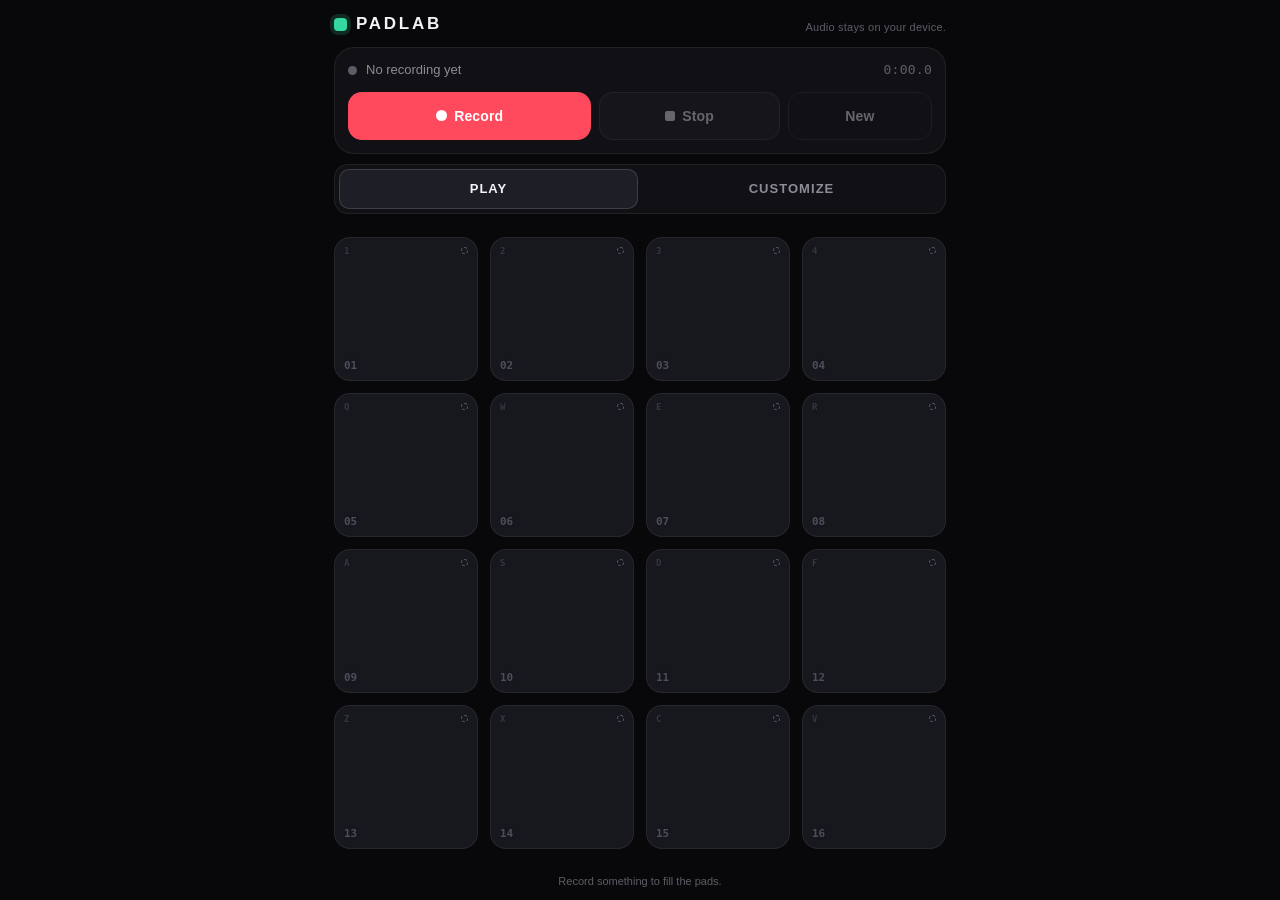
==== index.html @ 63b710d1 "Add PADLAB: static 16-pad microphone sampler web app A complete, dependency-free mobile web app that" ====
<!doctype html>
<html lang="en">
<head>
<meta charset="utf-8">
<meta name="viewport" content="width=device-width, initial-scale=1, viewport-fit=cover">
<meta name="theme-color" content="#08080a">
<meta name="color-scheme" content="dark">
<meta name="description" content="PADLAB — a 16-pad mic sampler. Record, slice, play. Audio stays on your device.">
<meta name="apple-mobile-web-app-capable" content="yes">
<meta name="mobile-web-app-capable" content="yes">
<meta name="apple-mobile-web-app-status-bar-style" content="black-translucent">
<meta name="apple-mobile-web-app-title" content="PADLAB">
<meta name="format-detection" content="telephone=no">
<title>PADLAB — Mic Sampler</title>
<link rel="icon" href="assets/icon.svg" type="image/svg+xml">
<link rel="apple-touch-icon" href="assets/apple-touch-icon.png">
<link rel="manifest" href="manifest.webmanifest">
<link rel="stylesheet" href="css/style.css">
</head>
<body>

<div class="app" id="app">

  <header class="app-header">
    <div class="brand">
      <span class="brand-mark" aria-hidden="true"></span>
      <h1 class="brand-name">PADLAB</h1>
    </div>
    <p class="privacy">Audio stays on your device.</p>
  </header>

  <div class="banner" id="secureBanner" role="alert" hidden>
    <strong>Microphone needs HTTPS.</strong>
    <span>Open this page over a secure <code>https://</code> address to record.</span>
  </div>

  <!-- ── Recording ─────────────────────────────────────────── -->
  <section class="card rec-card" aria-labelledby="recHeading">
    <h2 class="sr-only" id="recHeading">Recording</h2>

    <div class="rec-status">
      <span class="rec-dot" id="recDot" data-state="idle" aria-hidden="true"></span>
      <span class="rec-label" id="statusText" role="status" aria-live="polite">No recording yet</span>
      <span class="rec-time mono" id="recTime" aria-hidden="true">0:00.0</span>
    </div>

    <div class="rec-actions">
      <button type="button" class="btn btn-rec" id="btnRecord" aria-label="Start recording">
        <span class="btn-glyph glyph-rec" aria-hidden="true"></span>
        <span>Record</span>
      </button>
      <button type="button" class="btn btn-stop" id="btnStop" disabled aria-label="Stop recording">
        <span class="btn-glyph glyph-stop" aria-hidden="true"></span>
        <span>Stop</span>
      </button>
      <button type="button" class="btn btn-ghost" id="btnNew" disabled aria-label="Discard recording and clear all pads">
        <span>New</span>
      </button>
    </div>
  </section>

  <!-- ── Mode switch ───────────────────────────────────────── -->
  <div class="mode-switch" role="tablist" aria-label="Mode">
    <button type="button" class="mode-btn is-active" id="modePlay" role="tab"
            aria-selected="true" aria-controls="padGrid">Play</button>
    <button type="button" class="mode-btn" id="modeCustomize" role="tab"
            aria-selected="false" aria-controls="padGrid">Customize</button>
  </div>

  <!-- ── Waveform / sample editor ──────────────────────────── -->
  <section class="card editor" id="editor" data-mode="play" hidden aria-labelledby="editorHeading">
    <h2 class="sr-only" id="editorHeading">Sample editor</h2>

    <div class="editor-head">
      <span class="editor-pad" id="editorPadLabel">Recording</span>
      <span class="editor-range mono" id="editorRange">0:00.00 &rarr; 0:00.00</span>
    </div>

    <div class="wave-wrap" id="waveWrap">
      <canvas class="wave-canvas" id="waveBase" aria-hidden="true"></canvas>
      <div class="sel" id="selWindow" role="slider" tabindex="0"
           aria-label="Sample selection start"
           aria-valuemin="0" aria-valuemax="0" aria-valuenow="0" aria-valuetext="0 seconds">
        <div class="sel-clip"><canvas class="wave-canvas" id="waveSel" aria-hidden="true"></canvas></div>
        <span class="sel-tag" aria-hidden="true">SAMPLE</span>
      </div>
      <p class="wave-empty" id="waveEmpty">Record something to see the waveform.</p>
    </div>

    <div class="editor-controls" id="editorControls">
      <label class="field" for="lenSelect">
        <span class="field-label">Length</span>
        <select id="lenSelect" class="select">
          <option value="0.1">0.1 s</option>
          <option value="0.2">0.2 s</option>
          <option value="0.5" selected>0.5 s</option>
          <option value="1">1 s</option>
          <option value="2">2 s</option>
          <option value="3">3 s</option>
          <option value="4">4 s</option>
          <option value="5">5 s</option>
        </select>
      </label>
      <button type="button" class="btn btn-ghost btn-sm" id="btnPreview" aria-label="Preview selected sample">
        <span class="btn-glyph glyph-play" aria-hidden="true"></span><span>Preview</span>
      </button>
      <button type="button" class="btn btn-primary btn-sm" id="btnSave">Save to pad</button>
    </div>

    <div class="editor-foot">
      <p class="hint" id="editorHint">Drag the highlighted window across the waveform.</p>
      <button type="button" class="link-btn" id="btnClearPad" hidden>Clear pad</button>
    </div>
  </section>

  <!-- ── Launchpad ─────────────────────────────────────────── -->
  <section class="pad-section" aria-labelledby="padHeading">
    <h2 class="sr-only" id="padHeading">Launchpad</h2>
    <div class="pad-grid" id="padGrid" role="group" aria-label="16 sample pads"></div>
  </section>

  <footer class="app-foot">
    <span id="footHint">Tap a pad to play.</span>
  </footer>
</div>

<!-- ── Confirm dialog ──────────────────────────────────────── -->
<div class="modal" id="modal" hidden>
  <div class="modal-backdrop" id="modalBackdrop"></div>
  <div class="modal-card" role="alertdialog" aria-modal="true" aria-labelledby="modalTitle" aria-describedby="modalBody">
    <h3 class="modal-title" id="modalTitle">Start over?</h3>
    <p class="modal-body" id="modalBody">This clears the recording and empties all 16 pads.</p>
    <div class="modal-actions">
      <button type="button" class="btn btn-ghost btn-sm" id="modalCancel">Cancel</button>
      <button type="button" class="btn btn-danger btn-sm" id="modalConfirm">Clear all</button>
    </div>
  </div>
</div>

<script src="js/audio-engine.js" defer></script>
<script src="js/recorder.js" defer></script>
<script src="js/waveform.js" defer></script>
<script src="js/storage.js" defer></script>
<script src="js/ui.js" defer></script>
<script src="js/pads.js" defer></script>
<script src="js/editor.js" defer></script>
<script src="js/app.js" defer></script>
</body>
</html>
---- css/style.css ----
/* ============================================================
   PADLAB — 16 pad mic sampler
   Dark, mobile-first, no external assets.
   ============================================================ */

/* ── Tokens ───────────────────────────────────────────────── */
:root {
  --bg:          #08080a;
  --surface:     #101015;
  --surface-2:   #17171e;
  --surface-3:   #1e1e27;
  --line:        rgba(255, 255, 255, .07);
  --line-strong: rgba(255, 255, 255, .14);

  --text:        #f3f3f6;
  --muted:       #8c8c99;
  --muted-dim:   #5d5d69;

  --accent:      #35d9a0;
  --accent-dim:  rgba(53, 217, 160, .16);
  --accent-line: rgba(53, 217, 160, .42);
  --on-accent:   #05130d;

  --wave-base:   #3b3b47;

  --rec:         #ff4a5e;
  --rec-dim:     rgba(255, 74, 94, .15);

  --r-sm: 10px;
  --r-md: 14px;
  --r-lg: 20px;
  --r-pad: 16px;

  --pad-gap: 9px;

  --sat: env(safe-area-inset-top, 0px);
  --sab: env(safe-area-inset-bottom, 0px);
  --sal: env(safe-area-inset-left, 0px);
  --sar: env(safe-area-inset-right, 0px);

  --wave-h: 116px;

  --font: -apple-system, BlinkMacSystemFont, "SF Pro Text", "Segoe UI", Roboto,
          Helvetica, Arial, sans-serif;
  --mono: ui-monospace, SFMono-Regular, "SF Mono", Menlo, Consolas, monospace;
}

*, *::before, *::after { box-sizing: border-box; }

/* Several components set an explicit display, which would otherwise
   win over the [hidden] attribute's UA rule. */
[hidden] { display: none !important; }

html {
  -webkit-text-size-adjust: 100%;
  text-size-adjust: 100%;
}

body {
  margin: 0;
  background: var(--bg);
  color: var(--text);
  font-family: var(--font);
  font-size: 15px;
  line-height: 1.45;
  -webkit-font-smoothing: antialiased;
  /* No accidental text selection / callouts while playing pads. */
  -webkit-user-select: none;
  user-select: none;
  -webkit-touch-callout: none;
  /* Kills the 300 ms double-tap zoom without disabling pinch zoom. */
  touch-action: manipulation;
  overscroll-behavior-y: none;
}

h1, h2, h3, p { margin: 0; }

.mono { font-family: var(--mono); font-variant-numeric: tabular-nums; }

.sr-only {
  position: absolute;
  width: 1px; height: 1px;
  margin: -1px; padding: 0;
  overflow: hidden;
  clip: rect(0 0 0 0);
  clip-path: inset(50%);
  white-space: nowrap;
  border: 0;
}

:focus-visible {
  outline: 2px solid var(--accent);
  outline-offset: 2px;
}

/* ── App shell ────────────────────────────────────────────── */
.app {
  display: flex;
  flex-direction: column;
  gap: 10px;
  height: 100vh;          /* fallback for older iOS */
  height: 100dvh;
  padding:
    calc(var(--sat) + 12px)
    calc(var(--sar) + 14px)
    calc(var(--sab) + 10px)
    calc(var(--sal) + 14px);
  max-width: 640px;
  margin: 0 auto;
  overflow-y: auto;
  -webkit-overflow-scrolling: touch;
}

.app-header {
  display: flex;
  align-items: baseline;
  justify-content: space-between;
  gap: 12px;
  flex: 0 0 auto;
}

.brand { display: flex; align-items: center; gap: 9px; }

.brand-mark {
  width: 13px; height: 13px;
  border-radius: 4px;
  background: var(--accent);
  box-shadow: 0 0 0 4px var(--accent-dim);
}

.brand-name {
  font-size: 17px;
  font-weight: 700;
  letter-spacing: .16em;
}

.privacy {
  font-size: 11px;
  color: var(--muted-dim);
  letter-spacing: .02em;
}

.card {
  background: var(--surface);
  border: 1px solid var(--line);
  border-radius: var(--r-lg);
  padding: 13px;
  flex: 0 0 auto;
}

/* ── Banner ───────────────────────────────────────────────── */
.banner {
  flex: 0 0 auto;
  display: flex;
  flex-direction: column;
  gap: 2px;
  padding: 11px 13px;
  border-radius: var(--r-md);
  background: var(--rec-dim);
  border: 1px solid rgba(255, 74, 94, .3);
  font-size: 12.5px;
  color: #ffd9de;
}
.banner code {
  font-family: var(--mono);
  font-size: 11.5px;
  background: rgba(0, 0, 0, .3);
  padding: 1px 4px;
  border-radius: 4px;
}

/* ── Recording card ───────────────────────────────────────── */
.rec-status {
  display: flex;
  align-items: center;
  gap: 9px;
  margin-bottom: 11px;
  min-height: 20px;
}

.rec-dot {
  width: 9px; height: 9px;
  border-radius: 50%;
  background: var(--muted-dim);
  flex: 0 0 auto;
  transition: background-color .18s ease;
}
.rec-dot[data-state="recording"] {
  background: var(--rec);
  animation: pulse 1.15s ease-in-out infinite;
}
.rec-dot[data-state="ready"]      { background: var(--accent); }
.rec-dot[data-state="processing"] { background: #f5c451; animation: pulse .8s ease-in-out infinite; }
.rec-dot[data-state="error"]      { background: var(--rec); }

@keyframes pulse {
  0%, 100% { opacity: 1;   box-shadow: 0 0 0 0 var(--rec-dim); }
  50%      { opacity: .55; box-shadow: 0 0 0 6px transparent; }
}

.rec-label {
  font-size: 13px;
  color: var(--muted);
  flex: 1 1 auto;
  min-width: 0;
}
.rec-label.is-error { color: #ff9aa7; }

.rec-time {
  font-size: 13px;
  color: var(--muted-dim);
  letter-spacing: .02em;
}
.rec-time.is-live { color: var(--rec); }

.rec-actions {
  display: grid;
  grid-template-columns: 1.35fr 1fr .8fr;
  gap: 8px;
}

/* ── Buttons ──────────────────────────────────────────────── */
.btn {
  -webkit-appearance: none;
  appearance: none;
  display: inline-flex;
  align-items: center;
  justify-content: center;
  gap: 7px;
  min-height: 48px;
  padding: 0 14px;
  border-radius: var(--r-md);
  border: 1px solid var(--line-strong);
  background: var(--surface-2);
  color: var(--text);
  font-family: inherit;
  font-size: 14px;
  font-weight: 600;
  letter-spacing: .01em;
  cursor: pointer;
  touch-action: manipulation;
  transition: transform .09s ease, background-color .15s ease, opacity .15s ease;
}
.btn:active:not(:disabled) { transform: scale(.97); }
.btn:disabled { opacity: .38; cursor: default; }

.btn-sm { min-height: 42px; font-size: 13.5px; }

.btn-rec {
  background: var(--rec);
  border-color: transparent;
  color: #fff;
}
.btn-rec[data-state="armed"] { background: var(--surface-3); color: var(--muted); }

.btn-stop { background: var(--surface-3); }

.btn-primary {
  background: var(--accent);
  border-color: transparent;
  color: var(--on-accent);
}
.btn-primary.is-saved { background: var(--accent); }

.btn-ghost { background: transparent; }

.btn-danger {
  background: var(--rec);
  border-color: transparent;
  color: #fff;
}

.btn-glyph { flex: 0 0 auto; display: block; }
.glyph-rec  { width: 11px; height: 11px; border-radius: 50%; background: currentColor; }
.glyph-stop { width: 10px; height: 10px; border-radius: 2px; background: currentColor; }
.glyph-play {
  width: 0; height: 0;
  border-left: 9px solid currentColor;
  border-top: 5.5px solid transparent;
  border-bottom: 5.5px solid transparent;
}

.link-btn {
  -webkit-appearance: none;
  appearance: none;
  background: none;
  border: 0;
  padding: 4px 2px;
  color: var(--muted);
  font-family: inherit;
  font-size: 12px;
  text-decoration: underline;
  text-underline-offset: 3px;
  cursor: pointer;
}
.link-btn:active { color: var(--text); }

/* ── Mode switch ──────────────────────────────────────────── */
.mode-switch {
  flex: 0 0 auto;
  display: grid;
  grid-template-columns: 1fr 1fr;
  gap: 4px;
  padding: 4px;
  background: var(--surface);
  border: 1px solid var(--line);
  border-radius: var(--r-md);
}

.mode-btn {
  -webkit-appearance: none;
  appearance: none;
  border: 0;
  background: transparent;
  color: var(--muted);
  font-family: inherit;
  font-size: 13px;
  font-weight: 600;
  letter-spacing: .08em;
  text-transform: uppercase;
  min-height: 40px;
  border-radius: 10px;
  cursor: pointer;
  touch-action: manipulation;
  transition: background-color .15s ease, color .15s ease;
}
.mode-btn.is-active {
  background: var(--surface-3);
  color: var(--text);
  box-shadow: inset 0 0 0 1px var(--line-strong);
}
.mode-btn:disabled { opacity: .4; cursor: default; }

/* ── Editor / waveform ────────────────────────────────────── */
.editor { padding: 12px 13px 11px; }

.editor-head {
  display: flex;
  align-items: baseline;
  justify-content: space-between;
  gap: 10px;
  margin-bottom: 9px;
}

.editor-pad {
  font-size: 11.5px;
  font-weight: 700;
  letter-spacing: .1em;
  text-transform: uppercase;
  color: var(--muted);
}
.editor[data-mode="customize"] .editor-pad { color: var(--accent); }

.editor-range {
  font-size: 11.5px;
  color: var(--muted-dim);
}

.wave-wrap {
  position: relative;
  height: var(--wave-h);
  border-radius: var(--r-md);
  background: var(--surface-2);
  border: 1px solid var(--line);
  overflow: hidden;
  touch-action: none;   /* drag the selection without scrolling the page */
  /* No height transition: animating this slides the pad grid for ~180 ms
     after a mode switch and taps land on the wrong pad. */
}

.wave-canvas {
  position: absolute;
  top: 0; left: 0;
  width: 100%; height: 100%;
  display: block;
}

.wave-empty {
  position: absolute;
  inset: 0;
  display: flex;
  align-items: center;
  justify-content: center;
  font-size: 12.5px;
  color: var(--muted-dim);
}

/* Selection window — the grab target is the whole window, not a handle. */
.sel {
  position: absolute;
  top: 0; bottom: 0; left: 0;
  width: 0;
  background: var(--accent-dim);
  border-left: 2px solid var(--accent);
  border-right: 2px solid var(--accent);
  box-shadow: 0 0 0 1px rgba(53, 217, 160, .18) inset;
  cursor: grab;
  will-change: transform;
  display: none;
}
.sel-clip { position: absolute; inset: 0; overflow: hidden; }
.sel-clip .wave-canvas { will-change: transform; }

.sel-tag {
  position: absolute;
  left: 50%;
  bottom: 5px;
  transform: translateX(-50%);
  font-family: var(--mono);
  font-size: 9px;
  letter-spacing: .14em;
  color: var(--accent);
  background: rgba(8, 8, 10, .72);
  padding: 1px 5px;
  border-radius: 4px;
  pointer-events: none;
  white-space: nowrap;
}
.sel.is-narrow .sel-tag { display: none; }
.sel.is-dragging { cursor: grabbing; background: rgba(53, 217, 160, .24); }

/* Play mode: slimmer strip, no selection, no controls. */
.editor[data-mode="play"] { --wave-h: 66px; }
.editor[data-mode="play"] .editor-controls,
.editor[data-mode="play"] .editor-foot { display: none; }
.editor[data-mode="customize"] .sel { display: block; }

.editor-controls {
  display: grid;
  grid-template-columns: minmax(96px, 1fr) auto minmax(120px, 1.1fr);
  gap: 8px;
  align-items: end;
  margin-top: 11px;
}

.field { display: flex; flex-direction: column; gap: 4px; min-width: 0; }

.field-label {
  font-size: 10.5px;
  font-weight: 700;
  letter-spacing: .1em;
  text-transform: uppercase;
  color: var(--muted-dim);
  padding-left: 2px;
}

.select {
  -webkit-appearance: none;
  appearance: none;
  width: 100%;
  min-height: 42px;
  padding: 0 30px 0 12px;
  border-radius: var(--r-md);
  border: 1px solid var(--line-strong);
  background-color: var(--surface-2);
  background-image:
    linear-gradient(45deg, transparent 50%, var(--muted) 50%),
    linear-gradient(135deg, var(--muted) 50%, transparent 50%);
  background-position: calc(100% - 16px) 50%, calc(100% - 11px) 50%;
  background-size: 5px 5px, 5px 5px;
  background-repeat: no-repeat;
  color: var(--text);
  font-family: inherit;
  font-size: 14px;
  font-weight: 600;
}
.select:disabled { opacity: .4; }

.editor-foot {
  display: flex;
  align-items: center;
  justify-content: space-between;
  gap: 10px;
  margin-top: 8px;
  min-height: 18px;
}

.hint {
  font-size: 11.5px;
  color: var(--muted-dim);
}

/* ── Launchpad ────────────────────────────────────────────── */
.pad-section {
  flex: 1 1 0%;
  display: flex;
  align-items: center;
  justify-content: center;
  /* Floor keeps pads at the 44px touch minimum on short phones. */
  min-height: 204px;
  container-type: size;
}

.pad-grid {
  display: grid;
  grid-template-columns: repeat(4, 1fr);
  grid-template-rows: repeat(4, 1fr);
  gap: var(--pad-gap);
  width: 100%;
  aspect-ratio: 1 / 1;
  margin: 0 auto;
}

/* The square has to fit the shorter axis of the free space, otherwise a
   height clamp squashes the pads into rectangles. cqmin does exactly that. */
@supports (width: 1cqmin) {
  .pad-grid { width: 100cqmin; }
}
/* aspect-ratio fallback: keeps pads square on very old engines */
@supports not (aspect-ratio: 1 / 1) {
  .pad-grid::before { content: ""; grid-area: 1 / 1; padding-bottom: 100%; }
}

.pad {
  -webkit-appearance: none;
  appearance: none;
  position: relative;
  display: flex;
  align-items: flex-end;
  justify-content: flex-start;
  padding: 8px 9px;
  min-width: 0;
  border-radius: var(--r-pad);
  border: 1px solid var(--line);
  background: var(--surface-2);
  color: var(--muted-dim);
  font-family: var(--mono);
  font-size: 11px;
  font-weight: 600;
  cursor: pointer;
  overflow: hidden;
  /* Audio-first: only cheap compositor properties are animated. */
  transition: transform .1s ease-out, background-color .12s ease, border-color .12s ease;
  touch-action: none;
  -webkit-user-select: none;
  user-select: none;
  -webkit-tap-highlight-color: transparent;
}

.pad-num { opacity: .8; }

/* Empty pads carry a dotted mark, so "empty" is not colour-only. */
.pad-mark {
  position: absolute;
  top: 9px; right: 9px;
  width: 7px; height: 7px;
  border-radius: 50%;
  border: 1px dashed var(--muted-dim);
}

.pad.is-loaded {
  background: linear-gradient(160deg, rgba(53, 217, 160, .13), rgba(53, 217, 160, .05));
  border-color: var(--accent-line);
  color: var(--accent);
}
.pad.is-loaded .pad-mark {
  border: 0;
  background: var(--accent);
}

.pad.is-active {
  box-shadow: 0 0 0 2px var(--accent) inset;
  color: var(--accent);
}
.pad.is-active::after {
  content: "EDIT";
  position: absolute;
  top: 8px; left: 9px;
  font-size: 8.5px;
  letter-spacing: .1em;
  color: var(--accent);
}

.pad-len {
  position: absolute;
  bottom: 8px; right: 9px;
  font-size: 9.5px;
  opacity: .75;
}

.pad-key {
  position: absolute;
  top: 8px; left: 9px;
  font-size: 9px;
  opacity: .45;
  display: none;
}
@media (hover: hover) and (pointer: fine) {
  .pad-key { display: block; }
  .pad.is-active .pad-key { display: none; }
}

/* Trigger flash: ~110 ms, transform + colour only. */
.pad.is-hit {
  transform: scale(.965);
  background: rgba(53, 217, 160, .3);
  border-color: var(--accent);
  transition: none;
}
/* An empty pad acknowledges the tap without pretending to be loaded. */
.pad:not(.is-loaded).is-hit {
  background: rgba(255, 255, 255, .1);
  border-color: var(--line-strong);
}

.app-foot {
  flex: 0 0 auto;
  text-align: center;
  font-size: 11px;
  color: var(--muted-dim);
  padding-top: 2px;
  min-height: 15px;
}

/* ── Modal ────────────────────────────────────────────────── */
.modal {
  position: fixed;
  inset: 0;
  z-index: 40;
  display: flex;
  align-items: center;
  justify-content: center;
  padding: calc(var(--sat) + 20px) 20px calc(var(--sab) + 20px);
}

.modal-backdrop {
  position: absolute;
  inset: 0;
  background: rgba(4, 4, 6, .72);
}

.modal-card {
  position: relative;
  width: 100%;
  max-width: 340px;
  background: var(--surface-2);
  border: 1px solid var(--line-strong);
  border-radius: var(--r-lg);
  padding: 18px;
  box-shadow: 0 18px 50px rgba(0, 0, 0, .55);
}

.modal-title { font-size: 16px; font-weight: 700; margin-bottom: 6px; }
.modal-body  { font-size: 13.5px; color: var(--muted); margin-bottom: 16px; }
.modal-actions { display: grid; grid-template-columns: 1fr 1fr; gap: 9px; }

/* ── Responsive tweaks ────────────────────────────────────── */
/* Short phones (iPhone SE class): claw back enough vertical space that
   customize mode still fits without scrolling and pads stay >= 44px. */
@media (max-height: 700px) {
  :root { --wave-h: 72px; --pad-gap: 8px; }
  .app { gap: 7px; }
  .card { padding: 10px; }
  .btn { min-height: 46px; }
  .rec-status { margin-bottom: 9px; }
  .editor-controls { margin-top: 9px; }
  .editor-foot { margin-top: 6px; }
  .pad-section { min-height: 200px; }
  .app-foot { display: none; }
  .editor[data-mode="play"] { --wave-h: 56px; }
}

@media (max-height: 600px) {
  :root { --wave-h: 60px; }
  .btn { min-height: 44px; }
  /* Header shrinks but never disappears — it carries the privacy notice. */
  .brand-name { font-size: 14px; }
  .brand-mark { width: 10px; height: 10px; }
  .privacy { font-size: 10px; }
  .rec-status { margin-bottom: 7px; }
}

@media (min-width: 560px) {
  :root { --pad-gap: 12px; --wave-h: 140px; }
  body { font-size: 16px; }
}

@media (prefers-reduced-motion: reduce) {
  *, *::before, *::after {
    animation-duration: .001ms !important;
    animation-iteration-count: 1 !important;
    transition-duration: .001ms !important;
  }
  .pad.is-hit { transform: none; }
}
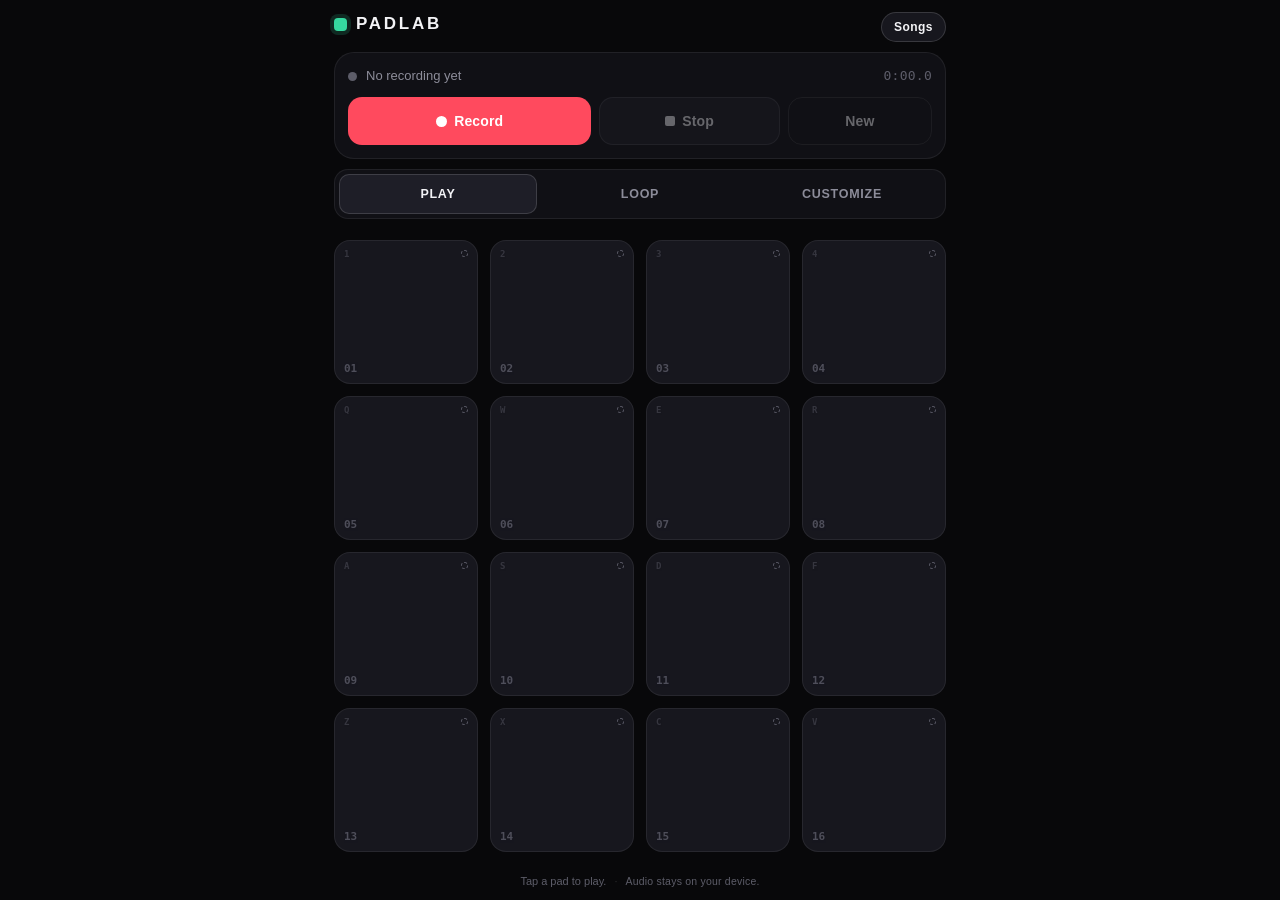
==== commit c1da7c2f: "Add step sequencer, built-in kit, multiple recordings and songs Turns the sampler into a small drum " ====
--- a/index.html
+++ b/index.html
@@ -26,7 +26,7 @@
       <span class="brand-mark" aria-hidden="true"></span>
       <h1 class="brand-name">PADLAB</h1>
     </div>
-    <p class="privacy">Audio stays on your device.</p>
+    <button type="button" class="chip-btn" id="btnSongs">Songs</button>
   </header>
 
   <div class="banner" id="secureBanner" role="alert" hidden>
@@ -59,13 +59,46 @@
     </div>
   </section>
 
+  <div class="hint-bar" id="soundHint" hidden>
+    <span id="soundHintText"></span>
+    <button type="button" class="hint-close" id="soundHintClose" aria-label="Dismiss hint">&times;</button>
+  </div>
+
   <!-- ── Mode switch ───────────────────────────────────────── -->
   <div class="mode-switch" role="tablist" aria-label="Mode">
     <button type="button" class="mode-btn is-active" id="modePlay" role="tab"
             aria-selected="true" aria-controls="padGrid">Play</button>
+    <button type="button" class="mode-btn" id="modeLoop" role="tab"
+            aria-selected="false" aria-controls="padGrid">Loop</button>
     <button type="button" class="mode-btn" id="modeCustomize" role="tab"
             aria-selected="false" aria-controls="padGrid">Customize</button>
   </div>
+
+  <!-- ── Loop / step sequencer ─────────────────────────────── -->
+  <section class="card loop-panel" id="loopPanel" hidden aria-labelledby="loopHeading">
+    <h2 class="sr-only" id="loopHeading">Loop sequencer</h2>
+
+    <div class="loop-head">
+      <span class="loop-title">Pad <b id="loopPadLabel">1</b></span>
+      <span class="loop-src" id="loopSrcLabel">empty</span>
+    </div>
+
+    <div class="step-board" id="stepBoard" role="group" aria-label="16 step pattern"></div>
+
+    <div class="transport">
+      <button type="button" class="btn btn-primary btn-sm" id="btnTransport">Play loop</button>
+      <div class="field field-bpm">
+        <span class="field-label" id="bpmLabel">Tempo <b id="bpmValue">120</b> BPM</span>
+        <input type="range" class="slider" id="bpmSlider" min="60" max="200" step="1"
+               value="120" aria-labelledby="bpmLabel">
+      </div>
+    </div>
+
+    <div class="loop-foot">
+      <button type="button" class="link-btn" id="btnClearSteps">Clear this pad</button>
+      <button type="button" class="link-btn" id="btnClearAllSteps">Clear all steps</button>
+    </div>
+  </section>
 
   <!-- ── Waveform / sample editor ──────────────────────────── -->
   <section class="card editor" id="editor" data-mode="play" hidden aria-labelledby="editorHeading">
@@ -75,6 +108,7 @@
       <span class="editor-pad" id="editorPadLabel">Recording</span>
       <span class="editor-range mono" id="editorRange">0:00.00 &rarr; 0:00.00</span>
     </div>
+
 
     <div class="wave-wrap" id="waveWrap">
       <canvas class="wave-canvas" id="waveBase" aria-hidden="true"></canvas>
@@ -88,7 +122,11 @@
     </div>
 
     <div class="editor-controls" id="editorControls">
-      <label class="field" for="lenSelect">
+      <label class="field field-src" for="srcSelect">
+        <span class="field-label">Sound</span>
+        <select id="srcSelect" class="select"></select>
+      </label>
+      <label class="field field-len" for="lenSelect">
         <span class="field-label">Length</span>
         <select id="lenSelect" class="select">
           <option value="0.1">0.1 s</option>
@@ -101,6 +139,11 @@
           <option value="5">5 s</option>
         </select>
       </label>
+      <div class="field field-vol">
+        <span class="field-label" id="volLabel">Volume <b id="volValue">30%</b></span>
+        <input type="range" class="slider" id="volSlider" min="0" max="100" step="5" value="30"
+               aria-labelledby="volLabel">
+      </div>
       <button type="button" class="btn btn-ghost btn-sm" id="btnPreview" aria-label="Preview selected sample">
         <span class="btn-glyph glyph-play" aria-hidden="true"></span><span>Preview</span>
       </button>
@@ -120,7 +163,8 @@
   </section>
 
   <footer class="app-foot">
-    <span id="footHint">Tap a pad to play.</span>
+    <span class="foot-hint" id="footHint">Tap a pad to play.</span>
+    <span class="privacy">Audio stays on your device.</span>
   </footer>
 </div>
 
@@ -137,12 +181,33 @@
   </div>
 </div>
 
+<div class="sheet" id="songSheet" hidden>
+  <div class="modal-backdrop" id="songBackdrop"></div>
+  <div class="sheet-card" role="dialog" aria-modal="true" aria-labelledby="songSheetTitle">
+    <div class="sheet-head">
+      <h3 class="modal-title" id="songSheetTitle">Songs</h3>
+      <button type="button" class="hint-close" id="songClose" aria-label="Close songs">&times;</button>
+    </div>
+    <div class="sheet-save">
+      <input type="text" id="songName" class="text-input" placeholder="Song name"
+             maxlength="60" autocomplete="off" aria-label="Song name">
+      <button type="button" class="btn btn-primary btn-sm" id="btnSaveSong">Save</button>
+    </div>
+    <p class="sheet-note" id="songNote">Saves pads, steps, tempo and your recordings on this device.</p>
+    <ul class="song-list" id="songList"></ul>
+  </div>
+</div>
+
 <script src="js/audio-engine.js" defer></script>
+<script src="js/instruments.js" defer></script>
+<script src="js/waveform.js" defer></script>
+<script src="js/sources.js" defer></script>
 <script src="js/recorder.js" defer></script>
-<script src="js/waveform.js" defer></script>
 <script src="js/storage.js" defer></script>
+<script src="js/songs.js" defer></script>
 <script src="js/ui.js" defer></script>
 <script src="js/pads.js" defer></script>
+<script src="js/sequencer.js" defer></script>
 <script src="js/editor.js" defer></script>
 <script src="js/app.js" defer></script>
 </body>
--- a/css/style.css
+++ b/css/style.css
@@ -38,7 +38,7 @@
   --sal: env(safe-area-inset-left, 0px);
   --sar: env(safe-area-inset-right, 0px);
 
-  --wave-h: 116px;
+  --wave-h: 104px;
 
   --font: -apple-system, BlinkMacSystemFont, "SF Pro Text", "Segoe UI", Roboto,
           Helvetica, Arial, sans-serif;
@@ -135,10 +135,28 @@
 }
 
 .privacy {
-  font-size: 11px;
+  font-size: 10.5px;
   color: var(--muted-dim);
   letter-spacing: .02em;
 }
+
+.chip-btn {
+  -webkit-appearance: none;
+  appearance: none;
+  min-height: 30px;
+  padding: 0 12px;
+  border-radius: 999px;
+  border: 1px solid var(--line-strong);
+  background: var(--surface-2);
+  color: var(--text);
+  font-family: inherit;
+  font-size: 12px;
+  font-weight: 600;
+  letter-spacing: .04em;
+  cursor: pointer;
+  touch-action: manipulation;
+}
+.chip-btn:active { transform: scale(.96); }
 
 .card {
   background: var(--surface);
@@ -161,6 +179,35 @@
   font-size: 12.5px;
   color: #ffd9de;
 }
+.hint-bar {
+  flex: 0 0 auto;
+  display: flex;
+  align-items: center;
+  gap: 10px;
+  padding: 9px 10px 9px 13px;
+  border-radius: var(--r-md);
+  background: rgba(245, 196, 81, .1);
+  border: 1px solid rgba(245, 196, 81, .28);
+  font-size: 12.5px;
+  line-height: 1.35;
+  color: #f7dfa8;
+}
+.hint-bar span { flex: 1 1 auto; }
+
+.hint-close {
+  -webkit-appearance: none;
+  appearance: none;
+  flex: 0 0 auto;
+  width: 30px; height: 30px;
+  border: 0;
+  border-radius: 8px;
+  background: transparent;
+  color: #f7dfa8;
+  font-size: 20px;
+  line-height: 1;
+  cursor: pointer;
+}
+
 .banner code {
   font-family: var(--mono);
   font-size: 11.5px;
@@ -299,7 +346,7 @@
 .mode-switch {
   flex: 0 0 auto;
   display: grid;
-  grid-template-columns: 1fr 1fr;
+  grid-template-columns: repeat(3, 1fr);
   gap: 4px;
   padding: 4px;
   background: var(--surface);
@@ -314,9 +361,9 @@
   background: transparent;
   color: var(--muted);
   font-family: inherit;
-  font-size: 13px;
+  font-size: 12.5px;
   font-weight: 600;
-  letter-spacing: .08em;
+  letter-spacing: .06em;
   text-transform: uppercase;
   min-height: 40px;
   border-radius: 10px;
@@ -427,10 +474,65 @@
 
 .editor-controls {
   display: grid;
-  grid-template-columns: minmax(96px, 1fr) auto minmax(120px, 1.1fr);
+  grid-template-columns: minmax(0, 1.05fr) minmax(0, 0.78fr) minmax(0, 1.15fr);
+  grid-template-areas:
+    "src  len  vol"
+    "prev save save";
   gap: 8px;
   align-items: end;
   margin-top: 11px;
+}
+.field-src  { grid-area: src; }
+.field-len  { grid-area: len; }
+.field-vol  { grid-area: vol; }
+#btnPreview { grid-area: prev; }
+#btnSave    { grid-area: save; }
+
+.field-vol .field-label b { color: var(--accent); font-variant-numeric: tabular-nums; }
+
+/* Big, thumb-friendly range control. */
+.slider {
+  -webkit-appearance: none;
+  appearance: none;
+  width: 100%;
+  height: 42px;
+  margin: 0;
+  padding: 0;
+  background: transparent;
+  cursor: pointer;
+  touch-action: pan-y;
+}
+.slider:disabled { opacity: .4; }
+
+.slider::-webkit-slider-runnable-track {
+  height: 6px;
+  border-radius: 3px;
+  background: linear-gradient(to right,
+    var(--accent) 0 var(--fill, 100%), var(--surface-3) var(--fill, 100%) 100%);
+  box-shadow: inset 0 0 0 1px var(--line-strong);
+}
+.slider::-webkit-slider-thumb {
+  -webkit-appearance: none;
+  appearance: none;
+  width: 26px; height: 26px;
+  margin-top: -10px;
+  border-radius: 50%;
+  background: var(--accent);
+  border: 3px solid var(--surface);
+  box-shadow: 0 1px 4px rgba(0, 0, 0, .5);
+}
+.slider::-moz-range-track {
+  height: 6px;
+  border-radius: 3px;
+  background: linear-gradient(to right,
+    var(--accent) 0 var(--fill, 100%), var(--surface-3) var(--fill, 100%) 100%);
+  border: 1px solid var(--line-strong);
+}
+.slider::-moz-range-thumb {
+  width: 22px; height: 22px;
+  border-radius: 50%;
+  background: var(--accent);
+  border: 3px solid var(--surface);
 }
 
 .field { display: flex; flex-direction: column; gap: 4px; min-width: 0; }
@@ -449,20 +551,21 @@
   appearance: none;
   width: 100%;
   min-height: 42px;
-  padding: 0 30px 0 12px;
+  padding: 0 22px 0 10px;
   border-radius: var(--r-md);
   border: 1px solid var(--line-strong);
   background-color: var(--surface-2);
   background-image:
     linear-gradient(45deg, transparent 50%, var(--muted) 50%),
     linear-gradient(135deg, var(--muted) 50%, transparent 50%);
-  background-position: calc(100% - 16px) 50%, calc(100% - 11px) 50%;
+  background-position: calc(100% - 13px) 50%, calc(100% - 8px) 50%;
   background-size: 5px 5px, 5px 5px;
   background-repeat: no-repeat;
   color: var(--text);
   font-family: inherit;
-  font-size: 14px;
+  font-size: 13.5px;
   font-weight: 600;
+  text-overflow: ellipsis;
 }
 .select:disabled { opacity: .4; }
 
@@ -481,6 +584,81 @@
 }
 
 /* ── Launchpad ────────────────────────────────────────────── */
+.loop-panel { padding: 11px 13px; }
+
+.loop-head {
+  display: flex;
+  align-items: baseline;
+  justify-content: space-between;
+  gap: 10px;
+  margin-bottom: 9px;
+}
+.loop-title {
+  font-size: 11.5px;
+  font-weight: 700;
+  letter-spacing: .1em;
+  text-transform: uppercase;
+  color: var(--accent);
+}
+.loop-src {
+  font-size: 11.5px;
+  color: var(--muted-dim);
+  overflow: hidden;
+  text-overflow: ellipsis;
+  white-space: nowrap;
+}
+
+/* 16 steps as 2 rows of 8: a single row of 16 would put every cell
+   well below the 44px touch minimum on a phone. */
+.step-board {
+  display: grid;
+  grid-template-columns: repeat(8, 1fr);
+  gap: 5px;
+}
+
+.step {
+  -webkit-appearance: none;
+  appearance: none;
+  position: relative;
+  min-height: 40px;
+  border-radius: 9px;
+  border: 1px solid var(--line);
+  background: var(--surface-2);
+  color: var(--muted-dim);
+  font-family: var(--mono);
+  font-size: 9.5px;
+  cursor: pointer;
+  touch-action: manipulation;
+  -webkit-tap-highlight-color: transparent;
+  transition: background-color .1s ease, border-color .1s ease;
+}
+.step.is-beat { border-color: var(--line-strong); }
+.step.is-on {
+  background: var(--accent);
+  border-color: var(--accent);
+  color: var(--on-accent);
+  font-weight: 700;
+}
+.step.is-cursor { box-shadow: 0 0 0 2px var(--text) inset; }
+.step.is-on.is-cursor { box-shadow: 0 0 0 2px #fff inset; }
+
+.transport {
+  display: grid;
+  grid-template-columns: minmax(112px, auto) 1fr;
+  gap: 9px;
+  align-items: end;
+  margin-top: 10px;
+}
+.field-bpm .field-label b { color: var(--accent); font-variant-numeric: tabular-nums; }
+
+.loop-foot {
+  display: flex;
+  align-items: center;
+  justify-content: space-between;
+  gap: 10px;
+  margin-top: 6px;
+}
+
 .pad-section {
   flex: 1 1 0%;
   display: flex;
@@ -558,6 +736,9 @@
   background: var(--accent);
 }
 
+.pad.is-muted { opacity: .55; }
+.pad.is-muted .pad-mark { background: var(--muted); }
+
 .pad.is-active {
   box-shadow: 0 0 0 2px var(--accent) inset;
   color: var(--accent);
@@ -577,6 +758,29 @@
   font-size: 9.5px;
   opacity: .75;
 }
+
+.pad-src {
+  position: absolute;
+  left: 9px; right: 9px;
+  bottom: 21px;
+  font-size: 8.5px;
+  letter-spacing: .04em;
+  text-transform: uppercase;
+  opacity: .6;
+  overflow: hidden;
+  text-overflow: ellipsis;
+  white-space: nowrap;
+  text-align: left;
+}
+
+.pad-steps {
+  position: absolute;
+  top: 8px; right: 22px;
+  font-size: 8.5px;
+  color: var(--accent);
+  opacity: .9;
+}
+.pad.has-steps { border-color: var(--accent-line); }
 
 .pad-key {
   position: absolute;
@@ -605,11 +809,20 @@
 
 .app-foot {
   flex: 0 0 auto;
-  text-align: center;
+  display: flex;
+  align-items: center;
+  justify-content: center;
+  gap: 8px;
+  flex-wrap: wrap;
   font-size: 11px;
   color: var(--muted-dim);
   padding-top: 2px;
   min-height: 15px;
+}
+.app-foot .foot-hint::after {
+  content: "\00b7";
+  padding-left: 8px;
+  color: var(--line-strong);
 }
 
 /* ── Modal ────────────────────────────────────────────────── */
@@ -644,19 +857,117 @@
 .modal-body  { font-size: 13.5px; color: var(--muted); margin-bottom: 16px; }
 .modal-actions { display: grid; grid-template-columns: 1fr 1fr; gap: 9px; }
 
+.sheet {
+  position: fixed;
+  inset: 0;
+  z-index: 50;
+  display: flex;
+  align-items: flex-end;
+  justify-content: center;
+  padding: calc(var(--sat) + 16px) 0 0;
+}
+
+.sheet-card {
+  position: relative;
+  width: 100%;
+  max-width: 520px;
+  max-height: 82vh;
+  display: flex;
+  flex-direction: column;
+  background: var(--surface-2);
+  border: 1px solid var(--line-strong);
+  border-radius: var(--r-lg) var(--r-lg) 0 0;
+  padding: 16px 16px calc(var(--sab) + 16px);
+  box-shadow: 0 -12px 44px rgba(0, 0, 0, .6);
+}
+
+.sheet-head {
+  display: flex;
+  align-items: center;
+  justify-content: space-between;
+  gap: 10px;
+  margin-bottom: 12px;
+}
+
+.sheet-save {
+  display: grid;
+  grid-template-columns: 1fr auto;
+  gap: 8px;
+}
+
+.text-input {
+  -webkit-appearance: none;
+  appearance: none;
+  min-height: 42px;
+  padding: 0 12px;
+  border-radius: var(--r-md);
+  border: 1px solid var(--line-strong);
+  background: var(--surface);
+  color: var(--text);
+  font-family: inherit;
+  font-size: 16px;   /* below 16px iOS zooms the page on focus */
+  min-width: 0;
+}
+.text-input::placeholder { color: var(--muted-dim); }
+
+.sheet-note {
+  font-size: 11.5px;
+  color: var(--muted-dim);
+  margin: 9px 2px 4px;
+}
+.sheet-note.is-error { color: #ff9aa7; }
+
+.song-list {
+  list-style: none;
+  margin: 4px 0 0;
+  padding: 0;
+  overflow-y: auto;
+  -webkit-overflow-scrolling: touch;
+}
+
+.song-row {
+  display: flex;
+  align-items: center;
+  gap: 10px;
+  padding: 10px 2px;
+  border-top: 1px solid var(--line);
+}
+.song-info { flex: 1 1 auto; min-width: 0; }
+.song-name {
+  font-size: 14px;
+  font-weight: 600;
+  overflow: hidden;
+  text-overflow: ellipsis;
+  white-space: nowrap;
+}
+.song-meta { font-size: 11px; color: var(--muted-dim); }
+.song-empty { padding: 14px 2px; font-size: 12.5px; color: var(--muted-dim); }
+
 /* ── Responsive tweaks ────────────────────────────────────── */
 /* Short phones (iPhone SE class): claw back enough vertical space that
    customize mode still fits without scrolling and pads stay >= 44px. */
 @media (max-height: 700px) {
-  :root { --wave-h: 72px; --pad-gap: 8px; }
-  .app { gap: 7px; }
-  .card { padding: 10px; }
+  :root { --wave-h: 54px; --pad-gap: 8px; }
+  .app { gap: 5px; }
+  .card { padding: 8px 9px; }
+  .field-label { font-size: 9.5px; }
+  .hint { font-size: 11px; }
+  .editor-foot { min-height: 0; }
+  .mode-btn { min-height: 36px; }
+  .editor-head, .loop-head { margin-bottom: 7px; }
   .btn { min-height: 46px; }
+  .btn-sm { min-height: 38px; }
+  .select { min-height: 38px; }
+  .slider { height: 36px; }
+  .slider::-webkit-slider-thumb { width: 24px; height: 24px; margin-top: -9px; }
   .rec-status { margin-bottom: 9px; }
-  .editor-controls { margin-top: 9px; }
-  .editor-foot { margin-top: 6px; }
+  .editor-controls { margin-top: 7px; gap: 7px; }
+  .editor-foot { margin-top: 5px; }
   .pad-section { min-height: 200px; }
-  .app-foot { display: none; }
+  .app-foot .foot-hint { display: none; }
+  .loop-panel { padding: 9px 11px; }
+  .step { min-height: 34px; }
+  .transport { margin-top: 8px; }
   .editor[data-mode="play"] { --wave-h: 56px; }
 }
 
